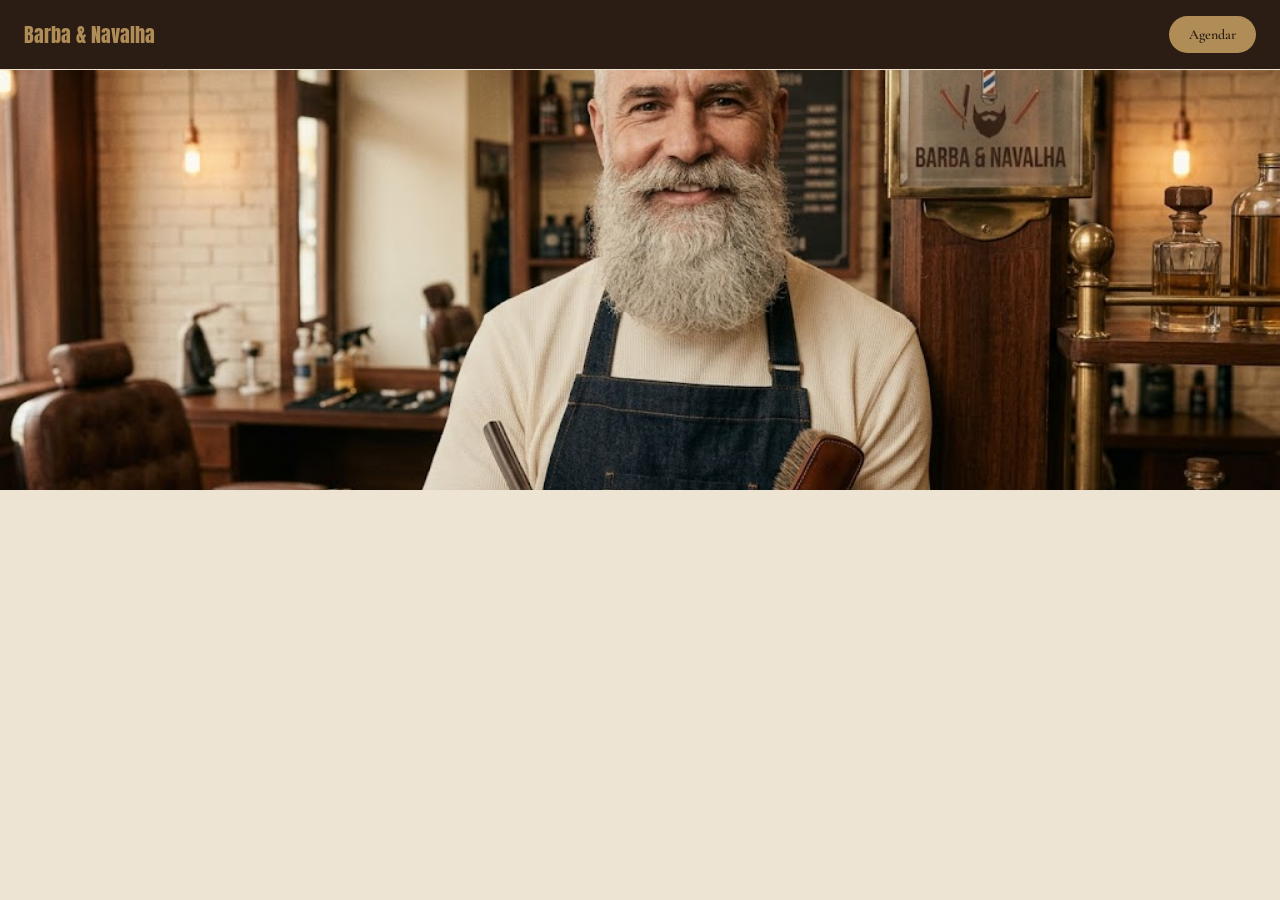
==== index.html @ c7d19c4e "Comecando uma demo" ====
<!DOCTYPE html>
<html lang="pt-BR">
  <head>
    <meta charset="UTF-8" />
    <meta name="viewport" content="width=device-width, initial-scale=1.0" />
    <title>Barba & Navalha</title>
    <link rel="icon" type="image/png" href="img/logo.png" />
    <link rel="preconnect" href="https://fonts.googleapis.com" />
    <link
      href="https://fonts.googleapis.com/css2?family=Anton&family=Cormorant+Garamond:wght@500;600&family=Kaushan+Script&display=swap"
      rel="stylesheet"
    />
    <link rel="stylesheet" href="css/style.css" />
  </head>

  <body>
    <header>
      <span class="nome-topo">Barba & Navalha</span>
      <a href="#agendamento" class="agendar">Agendar</a>
    </header>

    <div class="hero">
      <div class="hero-img">
        <img src="img/barbeiro1.jpg" alt="Barbeiro atendendo cliente na Barba & Navalha">
      </div>
    </div>
  </body>
</html>
---- css/style.css ----
/* ===== RESET ===== */
* {
  margin: 0;
  padding: 0;
  box-sizing: border-box;
}

/* ===== VARIÁVEIS ===== */
:root {
  --fundo: #ede4d3;
  --destaque: #2b1d14;
  --detalhe: #b08d57;
  --preto: #000000;
  --branco: #ffffff;

  --font-script: "Kaushan Script", cursive;
  --font-bloco: "Anton", sans-serif;
  --font-detalhe: "Cormorant Garamond", serif;
}

body {
  background-color: var(--fundo);
  padding-top: 70px;
}

/* ===== HEADER ===== */
header {
  background-color: var(--destaque);
  width: 100%;
  display: flex;
  justify-content: space-between;
  align-items: center;
  padding: 16px 24px;
  font-family: var(--font-bloco);
  color: var(--detalhe);

  position: fixed;
  top: 0;
  left: 0;
  z-index: 100;
}

.nome-topo {
  font-size: 20px;
}

.agendar {
  font-family: var(--font-detalhe);
  background-color: var(--detalhe);
  color: var(--destaque);
  border: none;
  border-radius: 30px;
  padding: 10px 20px;
  font-size: 14px;
  font-weight: 600;
  text-decoration: none;
  display: inline-block;
  cursor: pointer;
}

/* ===== HERO ===== */
.hero-img img {
  width: 100%;
  height: 50vh;
  max-height: 420px;
  object-fit: cover;
  display: block;
}
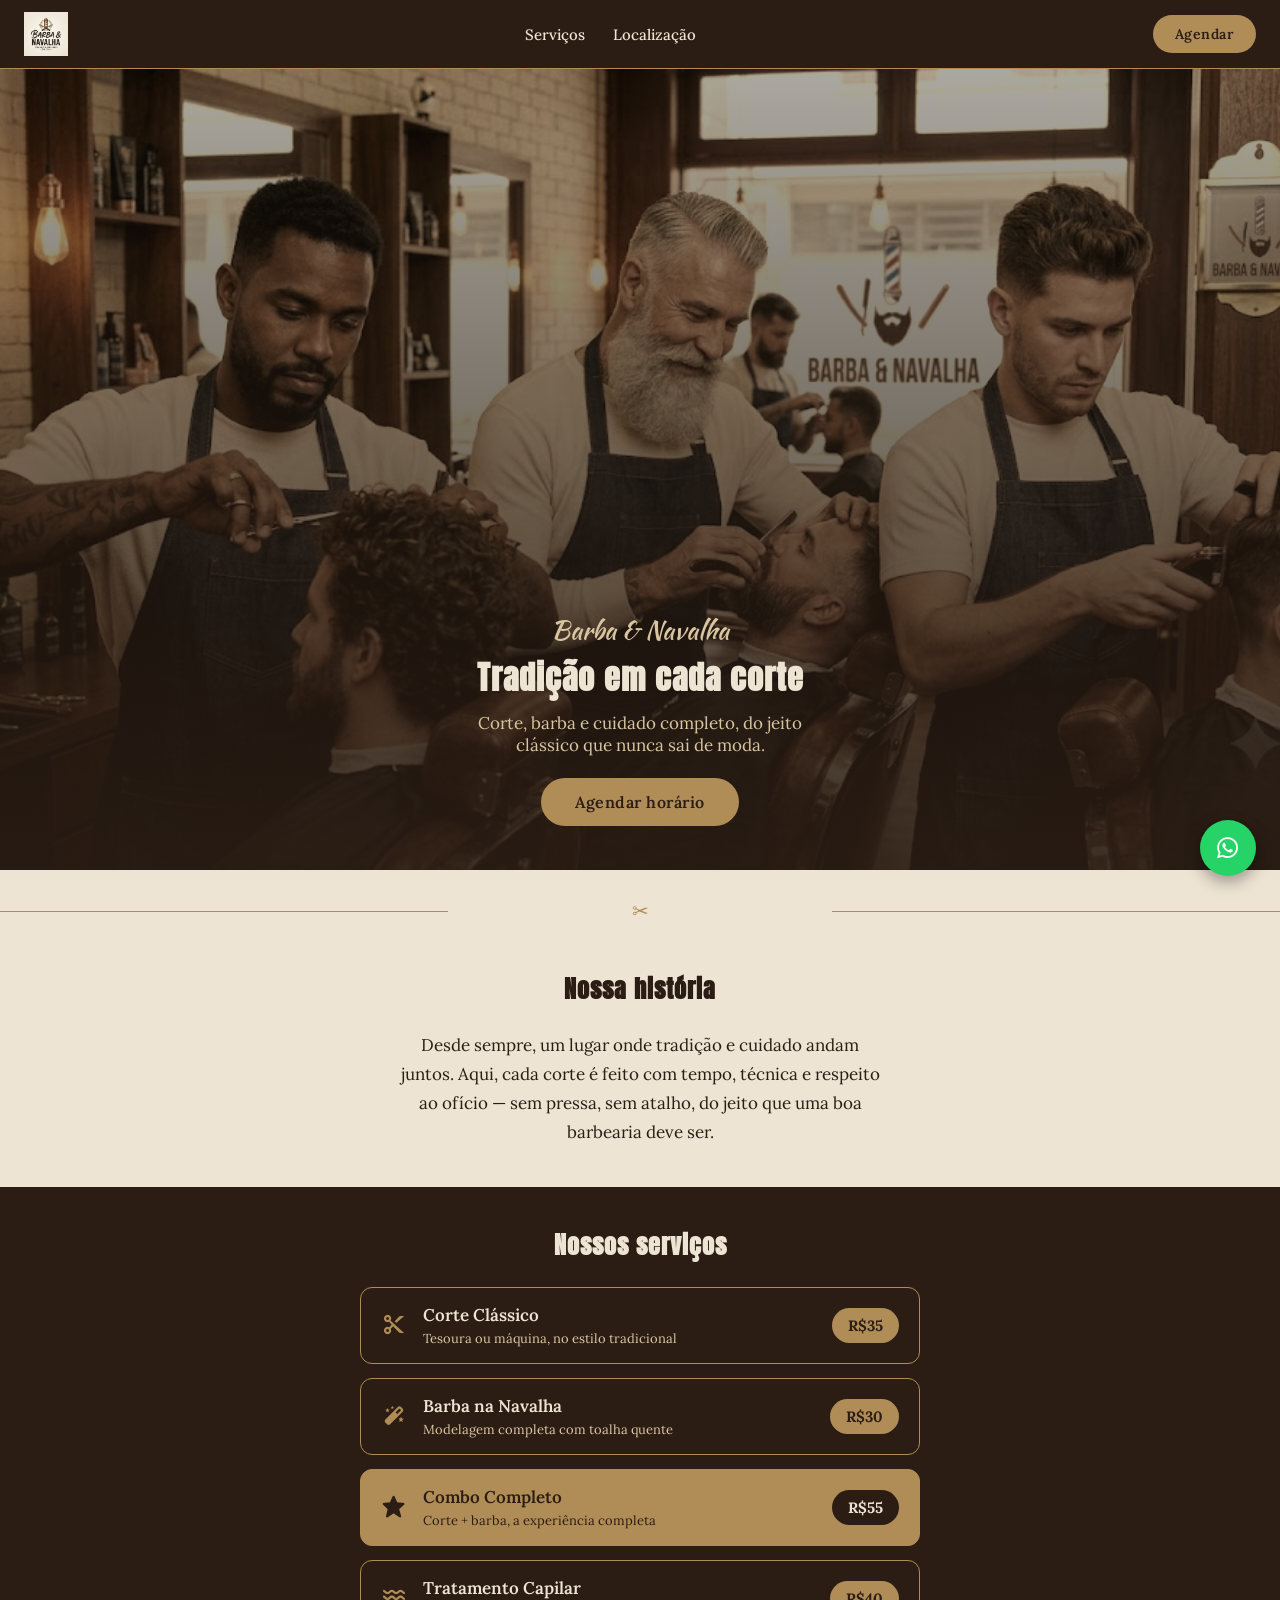
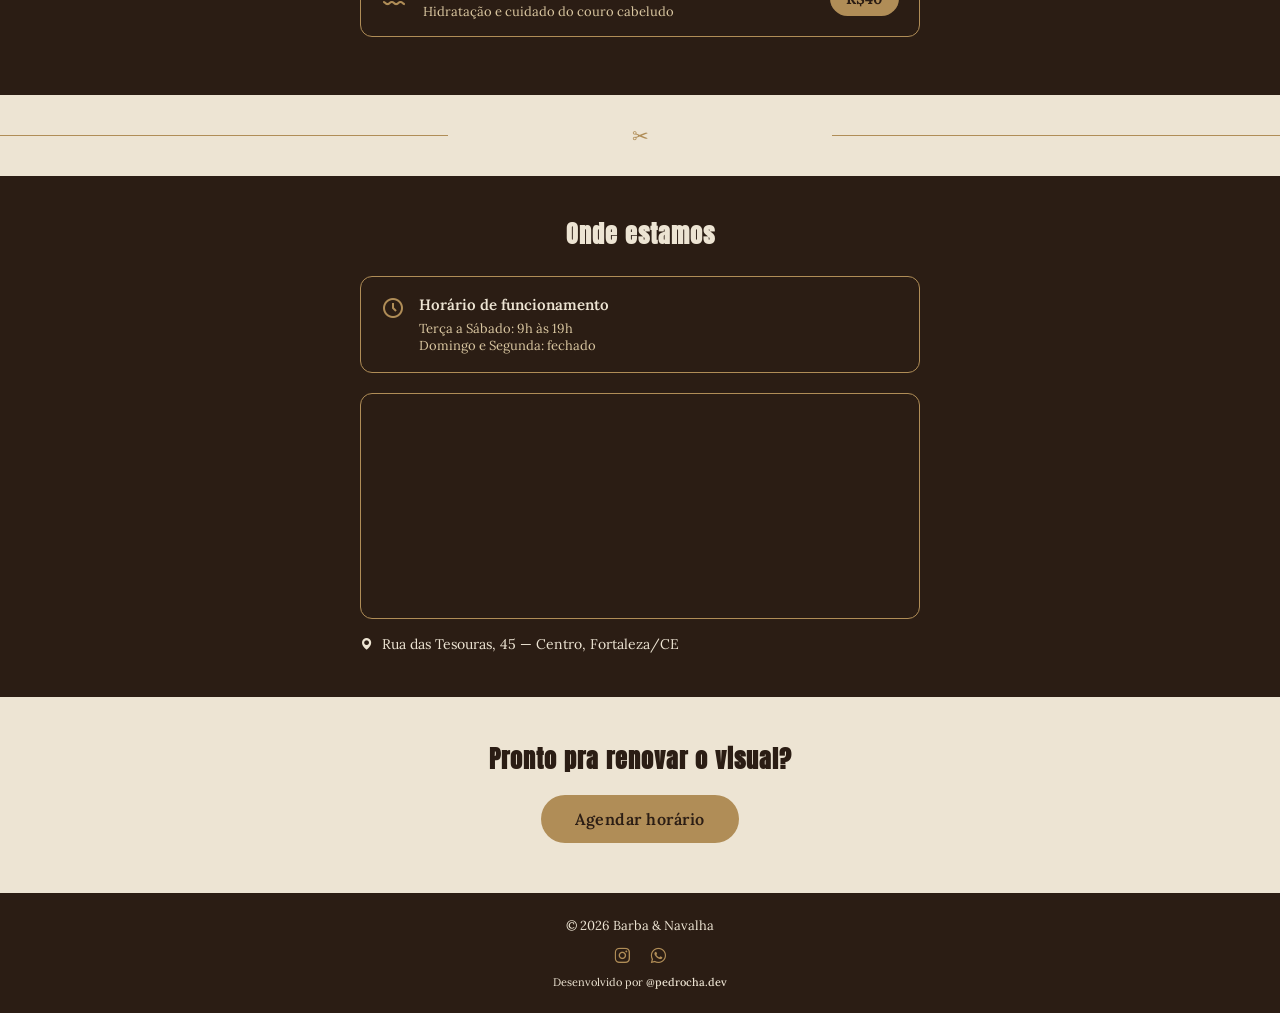
==== commit aa18a09f: "feat: redesign main page layout and add new sections for services and location refactor: remove user" ====
--- a/index.html
+++ b/index.html
@@ -1,28 +1,198 @@
-<!DOCTYPE html>
+<!doctype html>
 <html lang="pt-BR">
   <head>
     <meta charset="UTF-8" />
     <meta name="viewport" content="width=device-width, initial-scale=1.0" />
     <title>Barba & Navalha</title>
-    <link rel="icon" type="image/png" href="img/logo.png" />
+    <link rel="icon" type="image/png" href="img/logo1.jpg" />
     <link rel="preconnect" href="https://fonts.googleapis.com" />
+    <link
+      href="https://fonts.googleapis.com/css2?family=Anton&family=Cormorant+Garamond:wght@500;600&family=Kaushan+Script&family=Lora:wght@400;500&display=swap"
+      rel="stylesheet"
+    />
     <link
       href="https://fonts.googleapis.com/css2?family=Anton&family=Cormorant+Garamond:wght@500;600&family=Kaushan+Script&display=swap"
       rel="stylesheet"
     />
+    <link
+      href="https://unpkg.com/boxicons@2.1.4/css/boxicons.min.css"
+      rel="stylesheet"
+    />
     <link rel="stylesheet" href="css/style.css" />
   </head>
-
   <body>
-    <header>
-      <span class="nome-topo">Barba & Navalha</span>
-      <a href="#agendamento" class="agendar">Agendar</a>
+    <!-- HEADER -->
+    <header class="topo">
+      <img src="img/logo1.jpg" alt="Barba & Navalha" class="logo-topo" />
+      <nav class="nav-topo">
+        <a href="/index.html#servicos">Serviços</a>
+        <a href="/index.html#localizacao">Localização</a>
+      </nav>
+      <a href="/pages/agendamento.html" class="btn-agendar">Agendar</a>
     </header>
 
-    <div class="hero">
-      <div class="hero-img">
-        <img src="img/barbeiro1.jpg" alt="Barbeiro atendendo cliente na Barba & Navalha">
+    <!-- HERO -->
+    <section class="hero">
+      <img
+        src="img/diaAdia.jpg"
+        alt="Barbeiro atendendo cliente na Barba & Navalha"
+        class="hero-img"
+      />
+      <div class="hero-overlay"></div>
+      <div class="hero-conteudo">
+        <p class="hero-script">Barba &amp; Navalha</p>
+        <h1 class="hero-titulo">Tradição em cada corte</h1>
+        <p class="hero-subtitulo">
+          Corte, barba e cuidado completo, do jeito clássico que nunca sai de
+          moda.
+        </p>
+        <a href="/pages/agendamento.html" class="btn-agendar btn-agendar-grande"
+          >Agendar horário</a
+        >
       </div>
-    </div>
+    </section>
+
+    <div class="divisor">✂</div>
+
+    <!-- SOBRE -->
+    <section class="sobre container">
+      <h2 class="titulo-secao">Nossa história</h2>
+      <p class="sobre-texto">
+        Desde sempre, um lugar onde tradição e cuidado andam juntos. Aqui, cada
+        corte é feito com tempo, técnica e respeito ao ofício — sem pressa, sem
+        atalho, do jeito que uma boa barbearia deve ser.
+      </p>
+    </section>
+
+    <!-- SERVIÇOS -->
+    <section id="servicos" class="servicos-wrap">
+      <div class="container">
+        <h2 class="titulo-secao titulo-claro">Nossos serviços</h2>
+
+        <div class="card-servico">
+          <i class="bx bx-cut card-icone"></i>
+          <div class="card-info">
+            <h3>Corte Clássico</h3>
+            <p>Tesoura ou máquina, no estilo tradicional</p>
+          </div>
+          <span class="preco">R$35</span>
+        </div>
+
+        <div class="card-servico">
+          <i class="bx bxs-magic-wand card-icone"></i>
+          <div class="card-info">
+            <h3>Barba na Navalha</h3>
+            <p>Modelagem completa com toalha quente</p>
+          </div>
+          <span class="preco">R$30</span>
+        </div>
+
+        <div class="card-servico card-destaque">
+          <i class="bx bxs-star card-icone"></i>
+          <div class="card-info">
+            <h3>Combo Completo</h3>
+            <p>Corte + barba, a experiência completa</p>
+          </div>
+          <span class="preco preco-destaque">R$55</span>
+        </div>
+
+        <div class="card-servico">
+          <i class="bx bx-water card-icone"></i>
+          <div class="card-info">
+            <h3>Tratamento Capilar</h3>
+            <p>Hidratação e cuidado do couro cabeludo</p>
+          </div>
+          <span class="preco">R$40</span>
+        </div>
+      </div>
+    </section>
+
+    <div class="divisor">✂</div>
+
+    <!-- LOCALIZAÇÃO -->
+    <section id="localizacao" class="localizacao-wrap">
+      <div class="container">
+        <h2 class="titulo-secao titulo-claro">Onde estamos</h2>
+
+        <div class="card-info-bloco">
+          <i class="bx bx-time-five"></i>
+          <div>
+            <h3>Horário de funcionamento</h3>
+            <p>Terça a Sábado: 9h às 19h</p>
+            <p>Domingo e Segunda: fechado</p>
+          </div>
+        </div>
+
+        <div class="mapa-wrap">
+          <iframe
+            src="https://www.google.com/maps?q=Rua+das+Tesouras,45+Centro+Fortaleza&output=embed"
+            width="100%"
+            height="220"
+            style="border: 0"
+            allowfullscreen=""
+            loading="lazy"
+          >
+          </iframe>
+        </div>
+
+        <a
+          href="https://maps.google.com/?q=Rua+das+Tesouras,45+Centro+Fortaleza"
+          target="_blank"
+          rel="noopener"
+          class="link-endereco"
+        >
+          <i class="bx bxs-map"></i> Rua das Tesouras, 45 — Centro, Fortaleza/CE
+        </a>
+      </div>
+    </section>
+
+    <!-- CTA FINAL -->
+    <section class="cta-final container">
+      <h2>Pronto pra renovar o visual?</h2>
+      <a href="/pages/agendamento.html" class="btn-agendar btn-agendar-grande"
+        >Agendar horário</a
+      >
+    </section>
+
+    <!-- RODAPÉ -->
+    <footer class="rodape">
+      <p>&copy; 2026 Barba & Navalha</p>
+      <div class="rodape-social">
+        <a
+          href="https://instagram.com/SEUUSUARIO"
+          target="_blank"
+          rel="noopener"
+        >
+          <i class="bx bxl-instagram"></i>
+        </a>
+        <a href="https://wa.me/55SEUNUMERO" target="_blank" rel="noopener">
+          <i class="bx bxl-whatsapp"></i>
+        </a>
+      </div>
+      <p class="footer-copy" style="margin-top: 6px">
+        Desenvolvido por
+        <a
+          href="https://instagram.com/pedrocha.dev"
+          target="_blank"
+          style="
+            color: var(--color-light);
+            text-decoration: none;
+            font-weight: 500;
+          "
+          >@pedrocha.dev</a
+        >
+      </p>
+    </footer>
+    <a
+      href="https://wa.me/55SEUNUMERO?text=Olá! Gostaria de agendar um horário na Barba %26 Navalha."
+      target="_blank"
+      rel="noopener"
+      class="whatsapp-flutuante"
+      aria-label="Fale conosco no WhatsApp"
+    >
+      <i class="bx bxl-whatsapp"></i>
+    </a>
+
+    <script src="js/script.js"></script>
   </body>
-</html>+</html>
--- a/css/style.css
+++ b/css/style.css
@@ -10,59 +10,418 @@
   --fundo: #ede4d3;
   --destaque: #2b1d14;
   --detalhe: #b08d57;
+  --detalhe-claro: #d9c6a0;
   --preto: #000000;
   --branco: #ffffff;
 
   --font-script: "Kaushan Script", cursive;
   --font-bloco: "Anton", sans-serif;
-  --font-detalhe: "Cormorant Garamond", serif;
+  --font-corpo: "Lora", serif;
 }
 
 body {
   background-color: var(--fundo);
-  padding-top: 70px;
+  color: var(--destaque);
+  font-family: var(--font-corpo);
+  padding-top: 60px; /* espaço pro header fixo */
+}
+
+.container {
+  max-width: 600px;
+  margin: 0 auto;
+  padding: 0 20px;
+}
+
+/* ===== TÍTULOS DE SEÇÃO (usados em várias páginas) ===== */
+.titulo-secao {
+  font-family: var(--font-bloco);
+  font-size: 24px;
+  letter-spacing: 1px;
+  text-align: center;
+  margin-bottom: 24px;
+}
+
+.titulo-claro {
+  color: var(--fundo);
 }
 
 /* ===== HEADER ===== */
-header {
+.topo {
   background-color: var(--destaque);
   width: 100%;
   display: flex;
   justify-content: space-between;
   align-items: center;
-  padding: 16px 24px;
-  font-family: var(--font-bloco);
-  color: var(--detalhe);
-
+  padding: 12px 24px;
   position: fixed;
   top: 0;
   left: 0;
   z-index: 100;
-}
-
-.nome-topo {
-  font-size: 20px;
-}
-
-.agendar {
+  border-bottom: 1px solid rgba(176, 141, 87, 1);
+}
+
+.logo-topo {
+  height: 44px;
+  width: auto;
+}
+
+/* ===== MENU ===== */
+.nav-topo {
+  display: flex;
+  align-items: center;
+  gap: 28px;
+}
+
+.nav-topo a {
+  font-family: var(--font-corpo);
+  color: var(--fundo);
+  text-decoration: none;
+  font-size: 15px;
+  font-weight: 500;
+  position: relative;
+  transition: color .2s ease;
+}
+
+.nav-topo a:hover {
+  color: var(--detalhe-claro);
+}
+
+.nav-topo a::after {
+  content: "";
+  position: absolute;
+  left: 0;
+  bottom: -5px;
+  width: 0;
+  height: 2px;
+  background: var(--detalhe);
+  transition: width .25s ease;
+}
+
+.nav-topo a:hover::after {
+  width: 100%;
+}
+
+/* ===== BOTÃO REUTILIZÁVEL (header, hero, CTA final) ===== */
+.btn-agendar {
   font-family: var(--font-detalhe);
+  font-weight: 600;
   background-color: var(--detalhe);
   color: var(--destaque);
   border: none;
   border-radius: 30px;
-  padding: 10px 20px;
+  padding: 10px 22px;
   font-size: 14px;
-  font-weight: 600;
   text-decoration: none;
   display: inline-block;
   cursor: pointer;
+  letter-spacing: 0.5px;
+  transition: background-color 0.2s ease;
+}
+
+.btn-agendar:hover {
+  background-color: var(--detalhe-claro);
+}
+
+.btn-agendar-grande {
+  padding: 14px 34px;
+  font-size: 16px;
 }
 
 /* ===== HERO ===== */
-.hero-img img {
+.hero {
+  position: relative;
+  height: 90vh;
+  min-height: 480px;
+  overflow: hidden;
+  display: flex;
+  align-items: flex-end;
+}
+
+.hero-img {
+  position: absolute;
+  inset: 0;
   width: 100%;
-  height: 50vh;
-  max-height: 420px;
+  height: 100%;
   object-fit: cover;
-  display: block;
+  filter: sepia(35%) contrast(105%) brightness(80%);
+}
+
+.hero-overlay {
+  position: absolute;
+  inset: 0;
+  background: linear-gradient(180deg, rgba(43,29,20,0.2) 0%, rgba(43,29,20,0.9) 100%);
+}
+
+.hero-conteudo {
+  position: relative;
+  z-index: 2;
+  color: var(--fundo);
+  padding: 32px 24px 44px;
+  text-align: center;
+  width: 100%;
+}
+
+.hero-script {
+  font-family: var(--font-script);
+  font-size: 26px;
+  color: var(--detalhe-claro);
+  margin-bottom: 4px;
+}
+
+.hero-titulo {
+  font-family: var(--font-bloco);
+  font-size: 32px;
+  letter-spacing: 1px;
+  margin-bottom: 10px;
+}
+
+.hero-subtitulo {
+  font-size: 17px;
+  max-width: 340px;
+  margin: 0 auto 22px;
+  color: var(--detalhe-claro);
+}
+
+/* ===== DIVISOR ORNAMENTAL (entre seções) ===== */
+.divisor {
+  text-align: center;
+  color: var(--detalhe);
+  font-size: 20px;
+  padding: 28px 0;
+  position: relative;
+}
+
+.divisor::before,
+.divisor::after {
+  content: "";
+  position: absolute;
+  top: 50%;
+  width: 35%;
+  height: 1px;
+  background-color: var(--detalhe);
+}
+
+.divisor::before { left: 0; }
+.divisor::after { right: 0; }
+
+/* ===== SOBRE ===== */
+.sobre {
+  padding: 20px 20px 40px;
+  text-align: center;
+}
+
+.sobre-texto {
+  font-size: 17px;
+  line-height: 1.7;
+  max-width: 480px;
+  margin: 0 auto;
+}
+
+/* ===== SERVIÇOS ===== */
+.servicos-wrap {
+  background-color: var(--destaque);
+  color: var(--fundo);
+  padding: 40px 0 44px;
+}
+
+.card-servico {
+  display: flex;
+  align-items: center;
+  gap: 16px;
+  background-color: transparent;
+  border: 1px solid var(--detalhe);
+  border-radius: 12px;
+  padding: 16px 20px;
+  margin-bottom: 14px;
+}
+
+.card-icone {
+  font-size: 26px;
+  color: var(--detalhe);
+  flex-shrink: 0;
+}
+
+.card-info {
+  flex: 1;
+}
+
+.card-info h3 {
+  font-family: var(--font-detalhe);
+  font-size: 17px;
+  font-weight: 600;
+  margin-bottom: 4px;
+}
+
+.card-info p {
+  font-size: 13px;
+  color: var(--detalhe-claro);
+}
+
+.preco {
+  background-color: var(--detalhe);
+  color: var(--destaque);
+  font-weight: 700;
+  font-size: 15px;
+  padding: 8px 16px;
+  border-radius: 20px;
+  white-space: nowrap;
+  flex-shrink: 0;
+}
+
+/* Card em destaque (Combo) — fundo cheio em vez de contorno */
+.card-destaque {
+  background-color: var(--detalhe);
+  border-color: var(--detalhe);
+  color: var(--destaque);
+}
+
+.card-destaque .card-icone,
+.card-destaque .card-info p {
+  color: var(--destaque);
+}
+
+.card-destaque .preco {
+  background-color: var(--destaque);
+  color: var(--fundo);
+}
+
+/* ===== LOCALIZAÇÃO ===== */
+.localizacao-wrap {
+  background-color: var(--destaque);
+  color: var(--fundo);
+  padding: 40px 0 44px;
+}
+
+.card-info-bloco {
+  display: flex;
+  align-items: flex-start;
+  gap: 14px;
+  border: 1px solid var(--detalhe);
+  border-radius: 12px;
+  padding: 18px 20px;
+  margin-bottom: 20px;
+}
+
+.card-info-bloco i {
+  font-size: 24px;
+  color: var(--detalhe);
+  margin-top: 2px;
+}
+
+.card-info-bloco h3 {
+  font-size: 15px;
+  font-weight: 600;
+  margin-bottom: 6px;
+}
+
+.card-info-bloco p {
+  font-size: 13px;
+  color: var(--detalhe-claro);
+}
+
+.mapa-wrap {
+  border-radius: 12px;
+  overflow: hidden;
+  border: 1px solid var(--detalhe);
+  margin-bottom: 16px;
+}
+
+.link-endereco {
+  display: flex;
+  align-items: center;
+  gap: 8px;
+  color: var(--fundo);
+  text-decoration: none;
+  font-size: 14px;
+}
+
+.link-endereco:hover {
+  color: var(--detalhe);
+}
+
+/* ===== CTA FINAL ===== */
+.cta-final {
+  text-align: center;
+  padding: 44px 20px 50px;
+  display: flex;
+  flex-direction: column;
+  align-items: center;
+  gap: 18px;
+}
+
+.cta-final h2 {
+  font-family: var(--font-bloco);
+  font-size: 24px;
+  letter-spacing: 1px;
+}
+
+/* ===== RODAPÉ ===== */
+.rodape {
+  text-align: center;
+  padding: 24px 20px;
+  background-color: var(--destaque);
+  color: var(--fundo);
+  font-size: 13px;
+}
+
+.rodape-social {
+  margin-top: 10px;
+  display: flex;
+  justify-content: center;
+  gap: 16px;
+}
+
+.rodape-social a {
+  color: var(--detalhe);
+  font-size: 20px;
+}
+
+.rodape-social a:hover {
+  color: var(--fundo);
+}
+
+.footer-copy {
+  font-size: 11px;
+  color: var(--fundo);
+}
+
+/* ===== BOTÃO FLUTUANTE DO WHATSAPP ===== */
+.whatsapp-flutuante {
+  position: fixed;
+  bottom: 24px;
+  right: 24px;
+  width: 56px;
+  height: 56px;
+  background-color: #25D366;
+  color: #ffffff;
+  border-radius: 50%;
+  display: flex;
+  align-items: center;
+  justify-content: center;
+  font-size: 28px;
+  box-shadow: 0 6px 16px rgba(0, 0, 0, 0.35);
+  z-index: 200;
+  transition: transform 0.2s ease;
+  text-decoration: none;
+  animation: pulsar 2.5s infinite;
+}
+
+.whatsapp-flutuante:hover {
+  transform: scale(1.08);
+}
+
+.whatsapp-flutuante i {
+  line-height: 1;
+}
+
+@keyframes pulsar {
+  0% {
+    box-shadow: 0 6px 16px rgba(0, 0, 0, 0.35), 0 0 0 0 rgba(37, 211, 102, 0.6);
+  }
+  70% {
+    box-shadow: 0 6px 16px rgba(0, 0, 0, 0.35), 0 0 0 16px rgba(37, 211, 102, 0);
+  }
+  100% {
+    box-shadow: 0 6px 16px rgba(0, 0, 0, 0.35), 0 0 0 0 rgba(37, 211, 102, 0);
+  }
 }
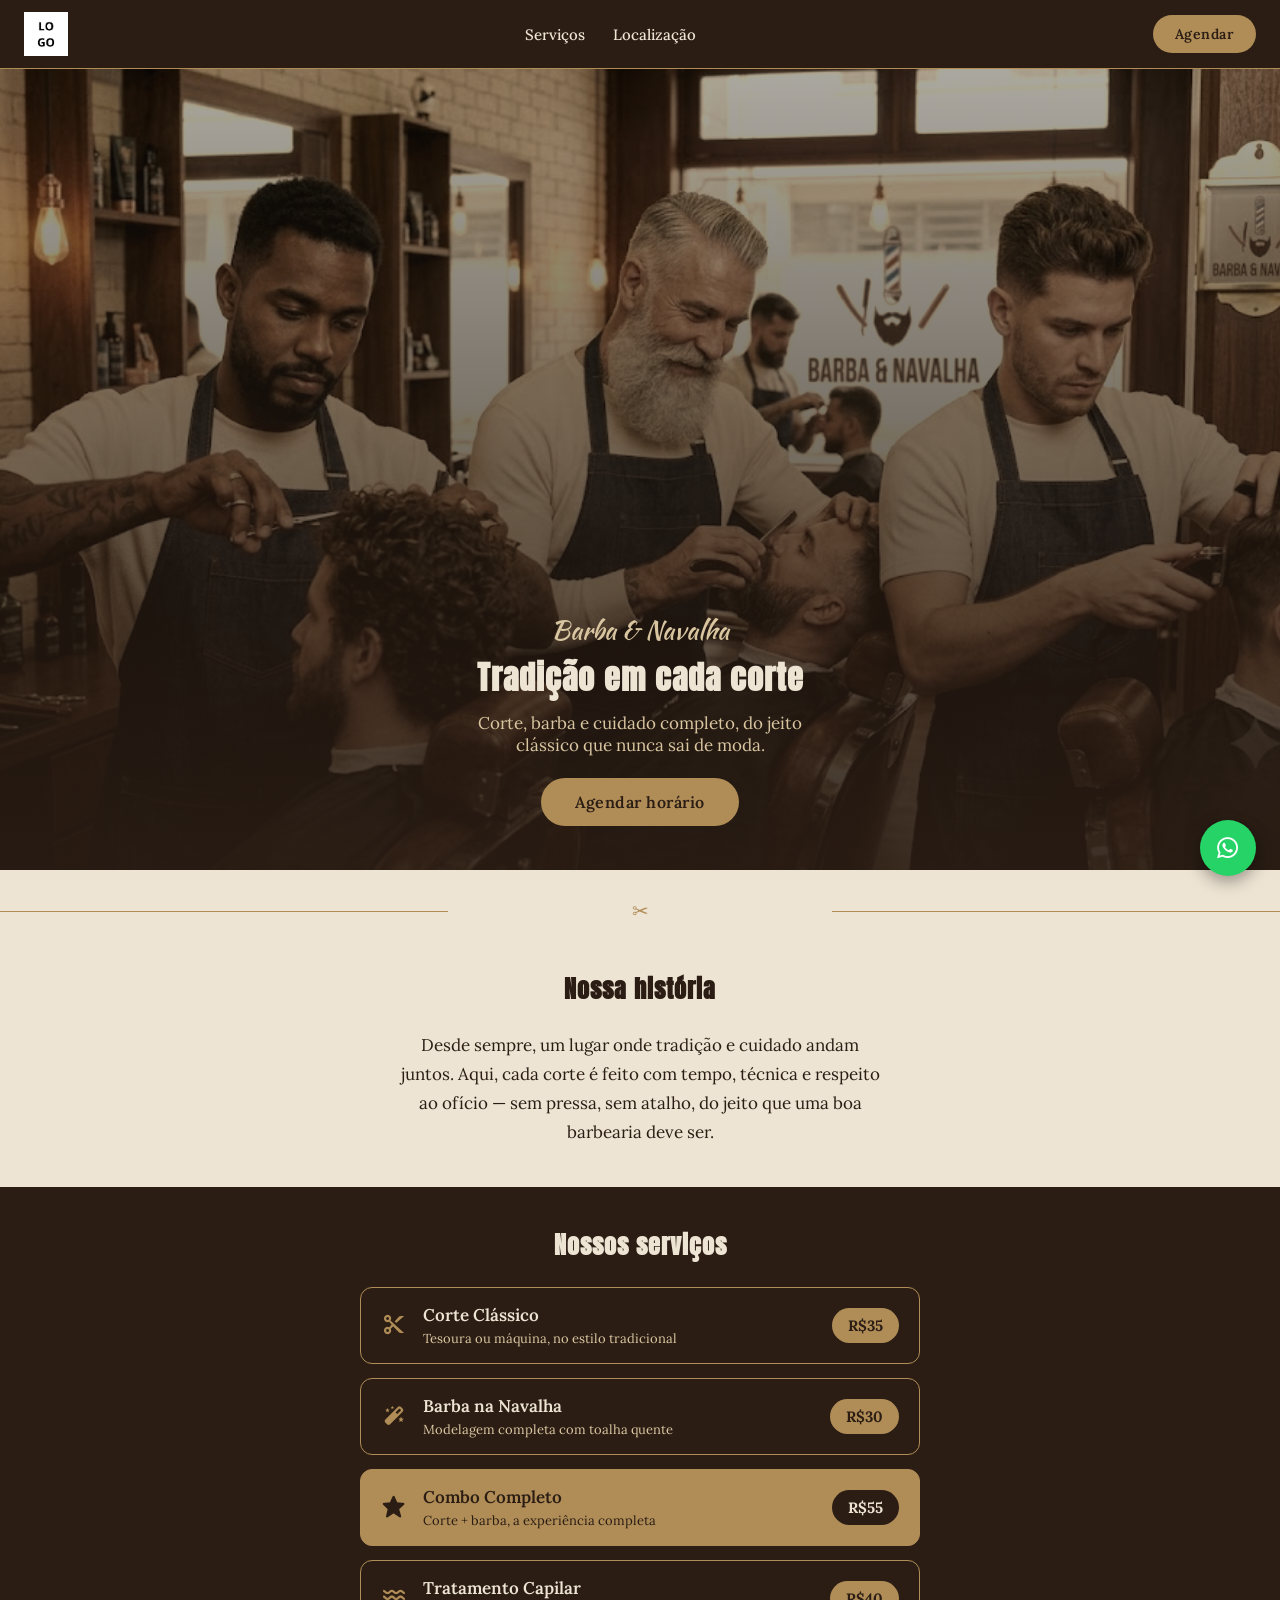
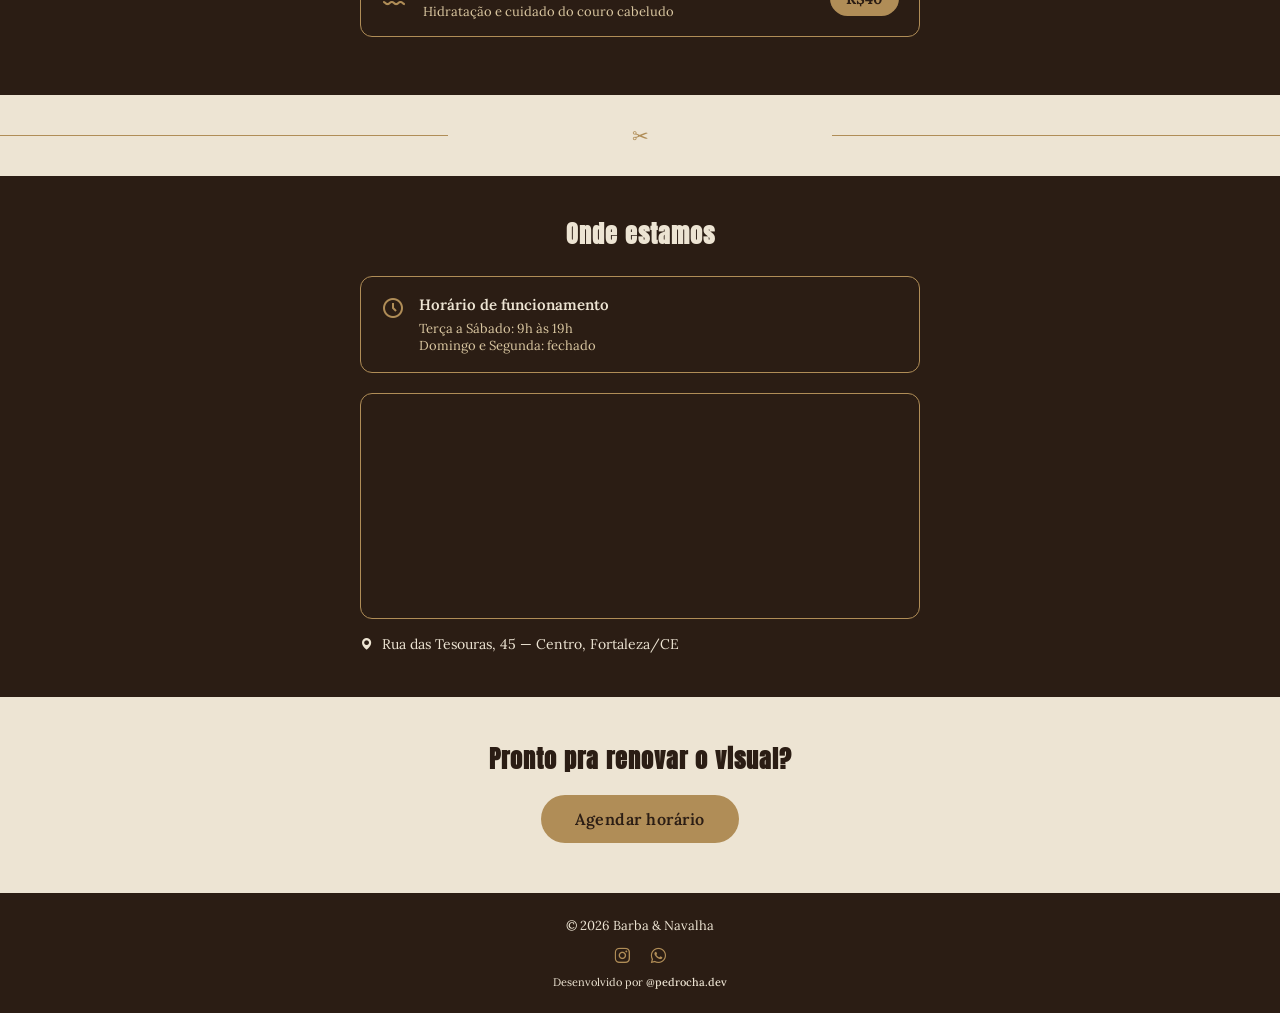
==== commit 9c76387d: "feat: initialize backend with Express and PostgreSQL setup - Added package.json for backend dependen" ====
--- a/index.html
+++ b/index.html
@@ -4,7 +4,7 @@
     <meta charset="UTF-8" />
     <meta name="viewport" content="width=device-width, initial-scale=1.0" />
     <title>Barba & Navalha</title>
-    <link rel="icon" type="image/png" href="img/logo1.jpg" />
+    <link rel="icon" type="image/png" href="/img/logo.png" />
     <link rel="preconnect" href="https://fonts.googleapis.com" />
     <link
       href="https://fonts.googleapis.com/css2?family=Anton&family=Cormorant+Garamond:wght@500;600&family=Kaushan+Script&family=Lora:wght@400;500&display=swap"
@@ -23,7 +23,7 @@
   <body>
     <!-- HEADER -->
     <header class="topo">
-      <img src="img/logo1.jpg" alt="Barba & Navalha" class="logo-topo" />
+      <img src="/img/logo.png" alt="Barba & Navalha" class="logo-topo" />
       <nav class="nav-topo">
         <a href="/index.html#servicos">Serviços</a>
         <a href="/index.html#localizacao">Localização</a>
@@ -193,6 +193,5 @@
       <i class="bx bxl-whatsapp"></i>
     </a>
 
-    <script src="js/script.js"></script>
   </body>
 </html>
